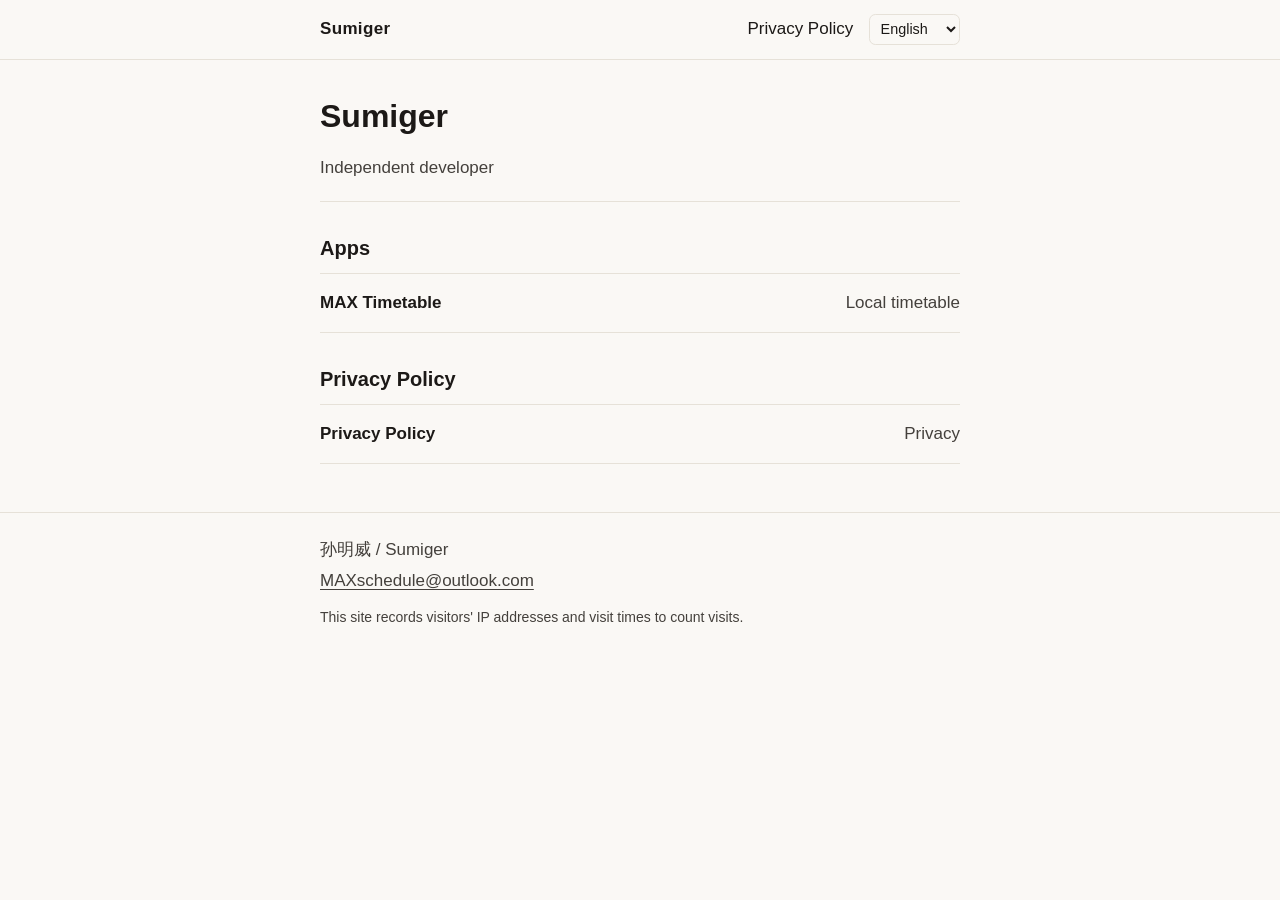
==== index.html @ 60b4141a "网站加四语切换：简体/繁体/广东话/英语自动检测+右上角切换器" ====
<!DOCTYPE html>
<html lang="zh-CN">
<head>
  <meta charset="utf-8">
  <meta name="viewport" content="width=device-width, initial-scale=1">
  <meta name="format-detection" content="telephone=no">
  <title data-i18n="home_metaTitle">Sumiger</title>
  <meta name="description" data-i18n-attr="content:home_metaDesc" content="孙明威（Sumiger）的个人站点，列出独立开发的应用与隐私政策。">
  <link rel="canonical" href="https://sumiger.me/">
  <link rel="stylesheet" href="css/style.css">
</head>
<body>
  <a class="skip" href="#main" data-i18n="common_skip">跳到主要内容</a>
  <header class="site-header">
    <div class="wrap bar">
      <a class="brand" href="./" aria-current="page">Sumiger</a>
      <nav class="site-nav" aria-label="站点" data-i18n-attr="aria-label:common_navLabel">
        <a href="privacy/" data-i18n="common_navPrivacy">隐私政策</a>
        <label class="lang-switch"><span class="visually-hidden" data-i18n="common_langLabel">语言</span><select id="lang-select" data-i18n-attr="aria-label:common_langLabel" aria-label="语言"><option value="zh-CN">简体中文</option><option value="zh-TW">繁體中文</option><option value="yue">廣東話</option><option value="en">English</option></select></label>
      </nav>
    </div>
  </header>
  <main id="main" tabindex="-1">
    <div class="wrap">
      <div class="page-head">
        <h1>Sumiger</h1>
        <p class="lede" data-i18n="home_lede">个人独立开发者</p>
      </div>

      <section aria-labelledby="apps-title">
        <h2 id="apps-title" data-i18n="home_appsTitle">应用</h2>
        <ul class="index-list">
          <li>
            <a href="apps/max-timetable/">
              <span class="item-title" data-i18n="home_appTitle">MAX课程表</span>
              <span class="item-note" data-i18n="home_appNote">本地课程表</span>
            </a>
          </li>
        </ul>
      </section>

      <section aria-labelledby="privacy-title">
        <h2 id="privacy-title" data-i18n="common_navPrivacy">隐私政策</h2>
        <ul class="index-list">
          <li>
            <a href="privacy/">
              <span class="item-title" data-i18n="common_navPrivacy">隐私政策</span>
              <span class="item-note" lang="en">Privacy</span>
            </a>
          </li>
        </ul>
      </section>
    </div>
  </main>
  <footer class="site-footer">
    <div class="wrap">
      <p>孙明威 / Sumiger</p>
      <p><a href="mailto:MAXschedule@outlook.com">MAXschedule@outlook.com</a></p>
      <p class="visit-note" data-i18n="common_visitNote">本站会记录访客的 IP 地址和访问时间，用于统计访问次数。</p>
    </div>
  </footer>
  <script src="/js/i18n.js" defer></script>
  <script src="/js/visit.js" defer></script>
</body>
</html>
---- css/style.css ----
:root {
  color-scheme: light;
  --bg: #faf8f5;
  --ink: #1c1917;
  --muted: #44403c;
  --line: #e6e1d8;
  --link: #14532d;
  --focus: #14532d;
  --measure: 40rem;
}

*,
*::before,
*::after {
  box-sizing: border-box;
}

html {
  text-size-adjust: 100%;
}

body {
  margin: 0;
  background: var(--bg);
  color: var(--ink);
  font-family: "PingFang SC", "Hiragino Sans GB", "Noto Sans SC", "Noto Sans CJK SC",
    "Source Han Sans SC", "Microsoft YaHei", "WenQuanYi Micro Hei", -apple-system,
    BlinkMacSystemFont, "Segoe UI", sans-serif;
  font-size: 1.0625rem;
  line-height: 1.75;
}

.skip {
  position: absolute;
  left: 0.75rem;
  top: 0.75rem;
  z-index: 2;
  padding: 0.45rem 0.7rem;
  background: var(--ink);
  color: #fff;
  clip: rect(0 0 0 0);
  clip-path: inset(50%);
  height: 1px;
  overflow: hidden;
  width: 1px;
  white-space: nowrap;
}

.skip:focus {
  clip: auto;
  clip-path: none;
  width: auto;
  height: auto;
  overflow: visible;
  color: #fff;
  text-decoration: none;
}

:focus-visible {
  outline: 2px solid var(--focus);
  outline-offset: 3px;
}

main:focus {
  outline: none;
}

.wrap {
  width: min(100% - 2rem, var(--measure));
  margin-inline: auto;
}

.site-header {
  border-bottom: 1px solid var(--line);
}

.bar {
  display: flex;
  flex-wrap: wrap;
  align-items: center;
  justify-content: space-between;
  gap: 0.25rem 1.25rem;
  min-height: 3.25rem;
  padding: 0.35rem 0;
}

.brand,
.site-nav a {
  padding: 0.55rem 0;
  color: var(--ink);
  text-decoration: none;
}

.brand {
  font-weight: 600;
  letter-spacing: 0.02em;
}

.site-nav {
  display: flex;
  align-items: center;
  gap: 1rem;
}

.visually-hidden {
  position: absolute;
  width: 1px;
  height: 1px;
  overflow: hidden;
  clip: rect(0 0 0 0);
  clip-path: inset(50%);
  white-space: nowrap;
}

.lang-switch {
  display: flex;
  align-items: center;
}

.lang-switch select {
  font: inherit;
  font-size: 0.9rem;
  padding: 0.35rem 0.4rem;
  background: var(--bg);
  color: var(--ink);
  border: 1px solid var(--line);
  border-radius: 0.4rem;
}

.brand:hover,
.site-nav a:hover,
.index-list a:hover .item-title,
.index-list a:focus-visible .item-title {
  text-decoration: underline;
  text-underline-offset: 0.15em;
}

main {
  padding: 2.25rem 0 3rem;
}

.page-head {
  margin-bottom: 1.5rem;
  padding-bottom: 1.15rem;
  border-bottom: 1px solid var(--line);
}

h1,
h2,
h3,
.item-title {
  font-weight: 600;
}

h1 {
  margin: 0;
  font-size: clamp(1.6rem, 1.25rem + 1.4vw, 2rem);
  line-height: 1.3;
}

h2 {
  margin: 1.5rem 0 0.65rem;
  font-size: 1.25rem;
  line-height: 1.4;
}

section > h2,
.toc > h2 {
  margin-top: 0;
}

.en,
.lede,
.dates,
.item-note,
.site-footer {
  color: var(--muted);
}

.en {
  margin: 0.2rem 0 0;
}

.lede {
  margin: 1rem 0 0;
}

.dates {
  display: flex;
  flex-wrap: wrap;
  gap: 0.35rem 1.25rem;
  margin: 0.9rem 0 0;
}

a[href^="mailto:"] {
  overflow-wrap: anywhere;
}

section {
  margin-top: 2rem;
}

:target {
  scroll-margin-top: 1rem;
}

p,
ul,
ol,
dl {
  margin: 0.65rem 0;
}

ul,
ol {
  padding-left: 1.25rem;
}

li + li {
  margin-top: 0.35rem;
}

a {
  color: var(--link);
  text-underline-offset: 0.15em;
}

.toc {
  margin-top: 1.75rem;
}

.toc ol {
  margin-top: 0.4rem;
}

.identity {
  margin: 1rem 0 0;
}

.identity div {
  display: grid;
  grid-template-columns: 6.5em 1fr;
  gap: 0.35rem 0.75rem;
  padding: 0.4rem 0;
  border-bottom: 1px solid var(--line);
}

.identity dt {
  margin: 0;
  color: var(--muted);
}

.identity dd {
  margin: 0;
}

.page-head .identity div:last-child {
  border-bottom: 0;
  padding-bottom: 0;
}

.blocks {
  list-style: none;
  padding: 0;
}

.blocks li {
  padding: 0.85rem 0;
  border-top: 1px solid var(--line);
}

.blocks li:last-child {
  border-bottom: 1px solid var(--line);
}

.blocks strong {
  display: block;
  font-weight: 600;
}

.index-list {
  list-style: none;
  padding: 0;
  margin: 0.4rem 0 0;
  border-top: 1px solid var(--line);
}

.index-list a {
  display: flex;
  flex-wrap: wrap;
  justify-content: space-between;
  align-items: baseline;
  gap: 0.2rem 1rem;
  padding: 0.9rem 0;
  border-bottom: 1px solid var(--line);
  color: var(--ink);
  text-decoration: none;
}

.item-title {
  flex: 1 1 12rem;
}

.item-note {
  flex: 0 1 auto;
}

@media (max-width: 42rem) {
  .index-list a {
    flex-direction: column;
    align-items: flex-start;
    justify-content: flex-start;
    gap: 0.15rem;
  }

  .item-title,
  .item-note {
    flex: 0 1 auto;
  }
}

code {
  font-family: ui-monospace, "SFMono-Regular", "Cascadia Code", Consolas, monospace;
  font-size: 0.95em;
  overflow-wrap: anywhere;
}

address {
  font-style: normal;
}

.related {
  margin-top: 2rem;
  padding-top: 1rem;
  border-top: 1px solid var(--line);
}

.related h2 {
  margin-top: 0;
}

.site-footer {
  border-top: 1px solid var(--line);
  padding: 1.25rem 0 2.25rem;
}

.site-footer p {
  margin: 0.1rem 0;
}

.site-footer .visit-note {
  margin-top: 0.65rem;
  font-size: 0.875rem;
  line-height: 1.6;
}

.site-footer a {
  color: inherit;
}

::selection {
  background: #d9e8df;
}

@media (max-width: 28rem) {
  .identity div {
    grid-template-columns: 1fr;
    gap: 0;
  }
}

@media print {
  :root {
    --bg: #fff;
    --ink: #000;
    --muted: #222;
    --link: #000;
    --line: #ccc;
  }

  @page {
    margin: 16mm;
  }

  body {
    background: #fff;
    color: #000;
    font-size: 11pt;
  }

  .skip,
  .site-header,
  .related {
    display: none;
  }

  a {
    color: #000;
    text-decoration: none;
  }

  a[href^="mailto:"]::after {
    content: " (" attr(href) ")";
    overflow-wrap: anywhere;
  }

  main {
    padding: 0;
  }

  h2,
  h3 {
    break-after: avoid;
  }

  li,
  .identity div,
  .blocks li {
    break-inside: avoid;
  }

  p,
  li {
    orphans: 3;
    widows: 3;
  }
}
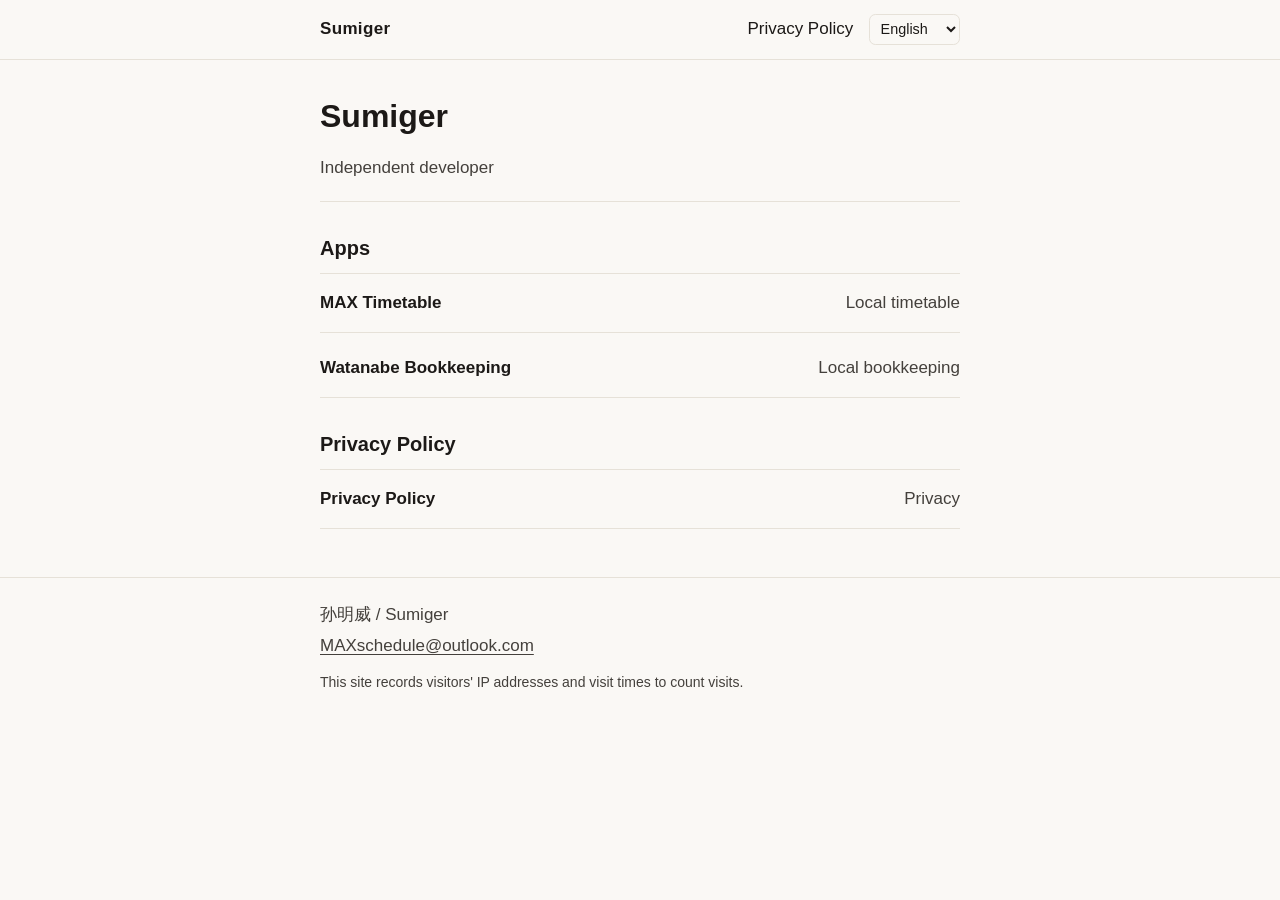
==== commit bcf0c1b0: "新增渡边记账介绍页：八种语言翻译，首页入口，sitemap" ====
--- a/index.html
+++ b/index.html
@@ -16,7 +16,7 @@
       <a class="brand" href="./" aria-current="page">Sumiger</a>
       <nav class="site-nav" aria-label="站点" data-i18n-attr="aria-label:common_navLabel">
         <a href="privacy/" data-i18n="common_navPrivacy">隐私政策</a>
-        <label class="lang-switch"><span class="visually-hidden" data-i18n="common_langLabel">语言</span><select id="lang-select" data-i18n-attr="aria-label:common_langLabel" aria-label="语言"><option value="zh-CN">简体中文</option><option value="zh-TW">繁體中文</option><option value="yue">廣東話</option><option value="en">English</option></select></label>
+        <label class="lang-switch"><span class="visually-hidden" data-i18n="common_langLabel">语言</span><select id="lang-select" data-i18n-attr="aria-label:common_langLabel" aria-label="语言"><option value="zh-CN">简体中文</option><option value="zh-TW">繁體中文</option><option value="yue">廣東話</option><option value="en">English</option><option value="wuu">上海闲话</option><option value="tairu">泰如方言</option><option value="ja">日本語</option><option value="ko">한국어</option></select></label>
       </nav>
     </div>
   </header>
@@ -34,6 +34,12 @@
             <a href="apps/max-timetable/">
               <span class="item-title" data-i18n="home_appTitle">MAX课程表</span>
               <span class="item-note" data-i18n="home_appNote">本地课程表</span>
+            </a>
+          </li>
+          <li>
+            <a href="apps/watanabe-bookkeeping/">
+              <span class="item-title" data-i18n="home_watanabeTitle">渡边记账</span>
+              <span class="item-note" data-i18n="home_watanabeNote">本地记账</span>
             </a>
           </li>
         </ul>
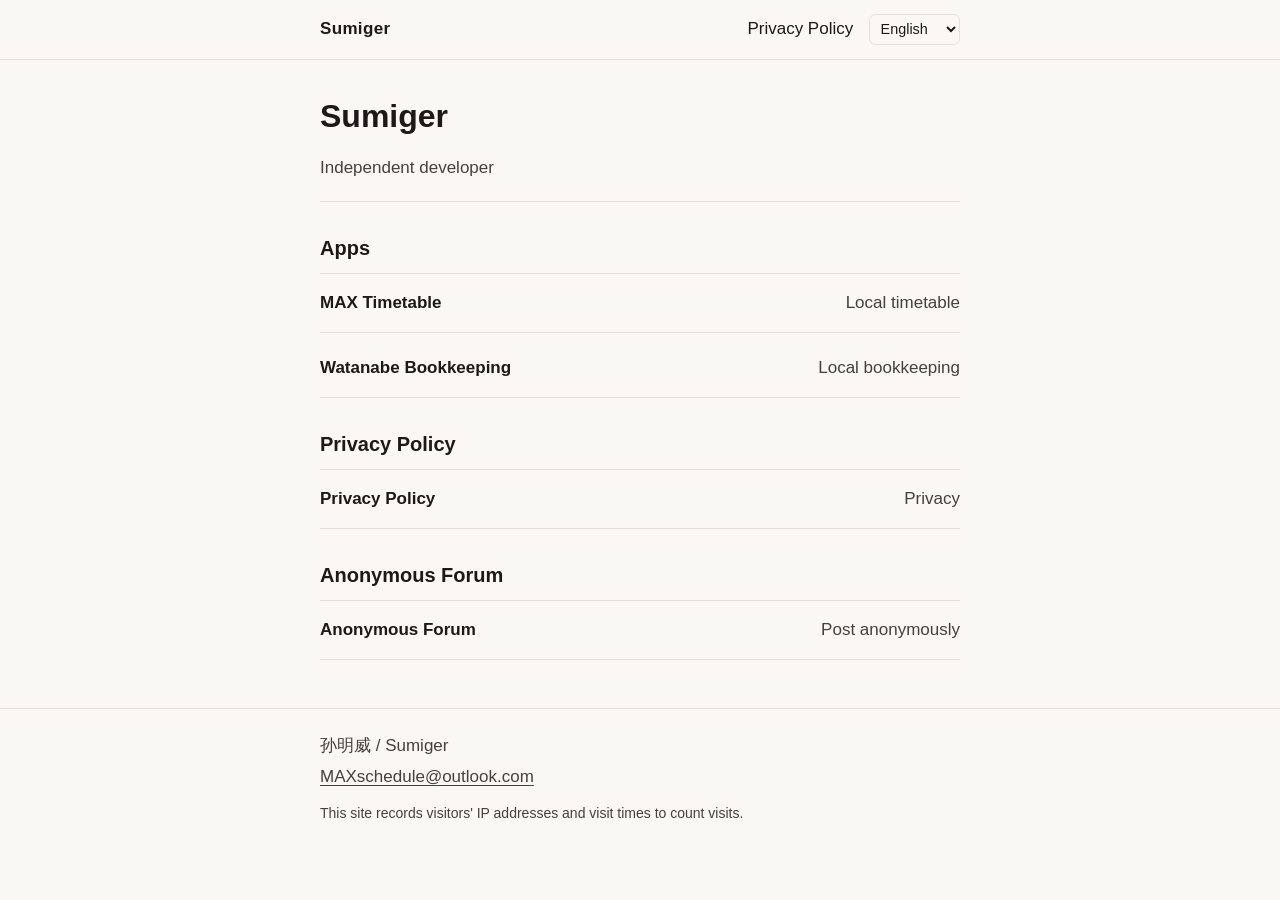
==== commit 68b946a4: "匿名讨论区 v1：主页入口 + forum/ 页面（无登录，自动匿名编号），后端 Worker 代码待接通" ====
--- a/index.html
+++ b/index.html
@@ -56,6 +56,18 @@
           </li>
         </ul>
       </section>
+
+      <section aria-labelledby="forum-title">
+        <h2 id="forum-title" data-i18n="home_forumTitle">匿名讨论区</h2>
+        <ul class="index-list">
+          <li>
+            <a href="forum/">
+              <span class="item-title" data-i18n="home_forumTitle">匿名讨论区</span>
+              <span class="item-note" data-i18n="home_forumNote">匿名发帖</span>
+            </a>
+          </li>
+        </ul>
+      </section>
     </div>
   </main>
   <footer class="site-footer">
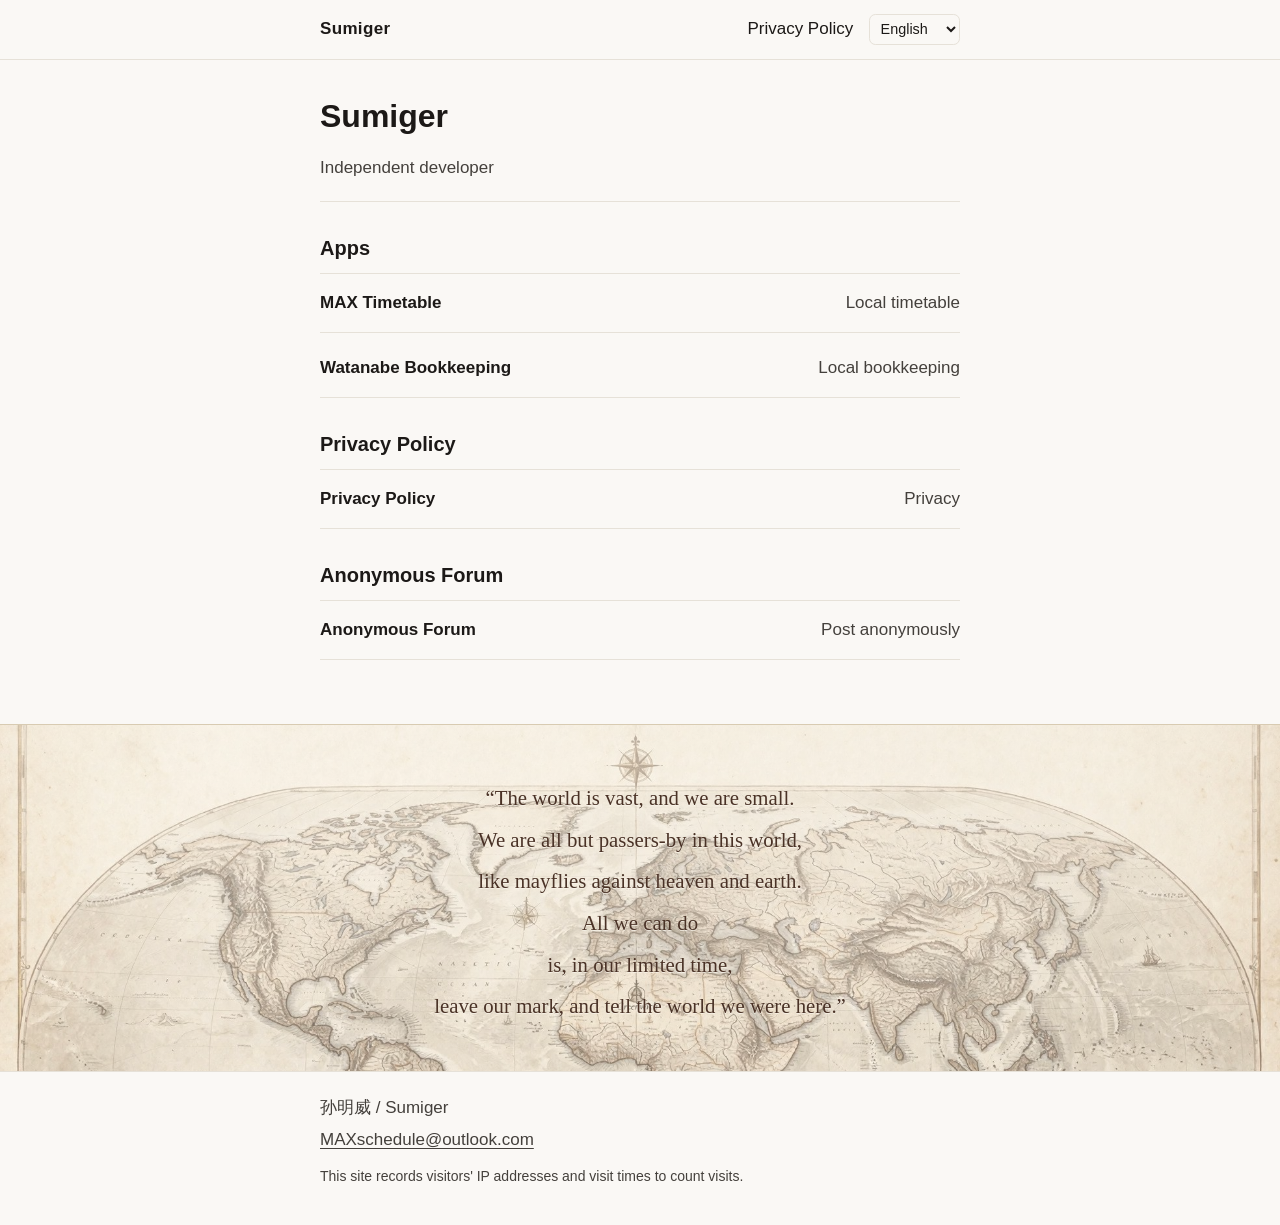
==== commit d5de0716: "首页底部加复古世界地图横幅与多语言寄语" ====
--- a/index.html
+++ b/index.html
@@ -61,15 +61,21 @@
         <h2 id="forum-title" data-i18n="home_forumTitle">匿名讨论区</h2>
         <ul class="index-list">
           <li>
-            <a href="forum/">
+            <a href="forum/" id="forum-link">
               <span class="item-title" data-i18n="home_forumTitle">匿名讨论区</span>
-              <span class="item-note" data-i18n="home_forumNote">匿名发帖</span>
+              <span class="item-note" id="forum-note" data-i18n="home_forumNote">匿名发帖</span>
             </a>
           </li>
         </ul>
+        <p class="gate-note" id="forum-gate-note" hidden></p>
       </section>
     </div>
   </main>
+  <section class="world-quote" aria-label="寄语">
+    <div class="world-quote-inner">
+      <blockquote class="world-quote-text" data-i18n-html="home_worldQuote">“世界很大，我们很小。<br>我们都不过是世界的过客，<br>如同蜉蝣之于天地，<br>我们能做的，<br>就是在有限的时间里，<br>留下我们的痕迹，告诉世界我们来过”</blockquote>
+    </div>
+  </section>
   <footer class="site-footer">
     <div class="wrap">
       <p>孙明威 / Sumiger</p>
@@ -78,6 +84,7 @@
     </div>
   </footer>
   <script src="/js/i18n.js" defer></script>
+  <script src="/js/geo.js" defer></script>
   <script src="/js/visit.js" defer></script>
 </body>
 </html>
--- a/css/style.css
+++ b/css/style.css
@@ -344,6 +344,30 @@
   padding: 1.25rem 0 2.25rem;
 }
 
+.world-quote {
+  background:
+    linear-gradient(rgba(250, 247, 238, 0.62), rgba(250, 247, 238, 0.38)),
+    #efe7d3 url("../images/world-map-vintage.jpg") center 32% / cover no-repeat;
+  border-top: 1px solid #d8cbb2;
+  padding: 3.25rem 1rem 2.75rem;
+  margin-top: 1rem;
+}
+
+.world-quote-inner {
+  width: min(100% - 2rem, 40rem);
+  margin-inline: auto;
+  text-align: center;
+}
+
+.world-quote-text {
+  margin: 0;
+  font-family: "Songti SC", "Noto Serif SC", "Source Han Serif SC", "SimSun", serif;
+  font-size: clamp(1.05rem, 0.95rem + 0.6vw, 1.3rem);
+  line-height: 2;
+  color: #4a3226;
+  text-shadow: 0 1px 0 rgba(250, 246, 236, 0.75);
+}
+
 .site-footer p {
   margin: 0.1rem 0;
 }
@@ -367,6 +391,26 @@
     grid-template-columns: 1fr;
     gap: 0;
   }
+}
+
+.gate-note {
+  margin: 0.4rem 0 0;
+  font-size: 0.9rem;
+  color: var(--muted);
+}
+
+.index-list a.locked {
+  opacity: 0.55;
+  cursor: not-allowed;
+}
+
+.index-list a.locked .item-title::before {
+  content: "\1F512 ";
+}
+
+.index-list a.is-checking {
+  opacity: 0.75;
+  cursor: wait;
 }
 
 @media print {
